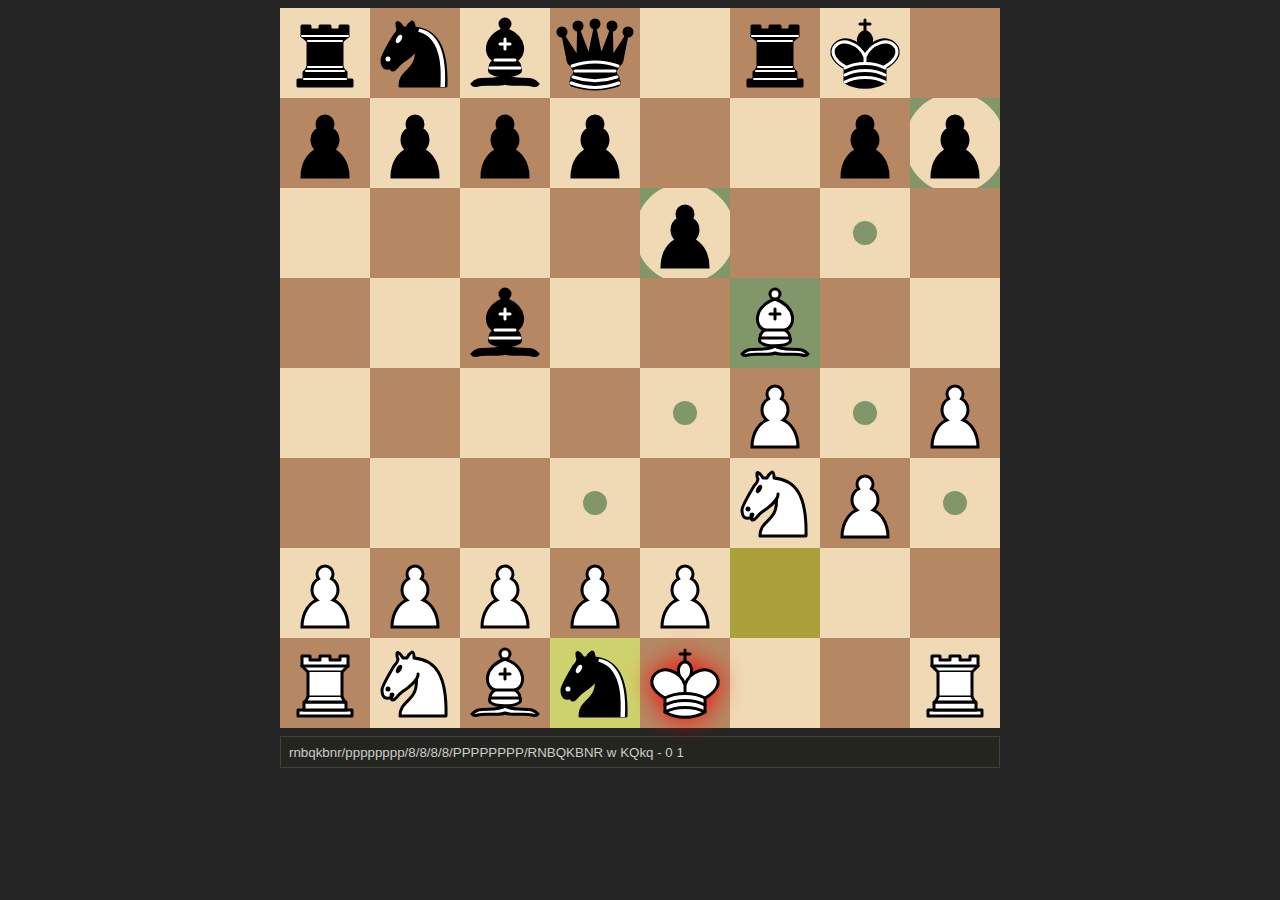
==== index.html @ b5e10994 "Div apocalypse, complete rewrite" ====
<!DOCTYPE html>
<html>
<head>
	<title>Chess</title>
    <meta charset="UTF-8">
	<link rel="stylesheet" href="board.css">
	<link rel="stylesheet" href="helper.css">
	<link rel="stylesheet" href="main.css">
</head>
<body>
	<div class="container">
		<div class="board">
			<div class="selected file-f rank-5"></div>
			<div class="last-move file-d rank-1"></div>
			<div class="last-move file-f rank-2"></div>
			<div class="piece br file-a rank-8"></div>
			<div class="piece bn file-b rank-8"></div>
			<div class="piece bb file-c rank-8"></div>
			<div class="piece bq file-d rank-8"></div>
			<div class="piece br file-f rank-8"></div>
			<div class="piece bk file-g rank-8"></div>
			<div class="piece bp file-a rank-7"></div>
			<div class="piece bp file-b rank-7"></div>
			<div class="piece bp file-c rank-7"></div>
			<div class="piece bp file-d rank-7"></div>
			<div class="piece bp file-g rank-7"></div>
			<div class="piece bp file-h rank-7"></div>
			<div class="piece bp file-e rank-6"></div>
			<div class="piece bb file-c rank-5"></div>
			<div class="piece wb file-f rank-5"></div>
			<div class="piece wp file-f rank-4"></div>
			<div class="piece wp file-h rank-4"></div>
			<div class="piece wn file-f rank-3"></div>
			<div class="piece wp file-g rank-3"></div>
			<div class="piece wp file-a rank-2"></div>
			<div class="piece wp file-b rank-2"></div>
			<div class="piece wp file-c rank-2"></div>
			<div class="piece wp file-d rank-2"></div>
			<div class="piece wp file-e rank-2"></div>
			<div class="piece wr file-a rank-1"></div>
			<div class="piece wn file-b rank-1"></div>
			<div class="piece wb file-c rank-1"></div>
			<div class="piece bn file-d rank-1"></div>
			<div class="piece wk file-e rank-1 check"></div>
			<div class="piece wr file-h rank-1"></div>
			<div class="capture-dest file-h rank-7"></div>
			<div class="capture-dest file-e rank-6"></div>
			<div class="move-dest file-g rank-6"></div>
			<div class="move-dest file-e rank-4"></div>
			<div class="move-dest file-g rank-4"></div>
			<div class="move-dest file-d rank-3"></div>
			<div class="move-dest file-h rank-3"></div>
		</div>
		<input id="fen" type="text">
	</div>
	<script src="script.js"></script>
</body>
---- board.css ----
div.board {
    background-image: url("assets/board.svg");
    cursor: pointer;
    height: 100%;
    position: relative;
    width: 100%;
}
div.board>* {
	height: 12.5%;
    position: absolute;
    width: 12.5%;
}
div.capture-dest {
	background-image: url("assets/capture-dest.svg");
	background-size: cover;
}
div.check {
    /* background-image: radial-gradient(#e60000 25%, rgba(0, 0, 0, 0) 90%); */
    filter: drop-shadow(0 0 12.5px red);
}
div.last-move {
    background-color: rgba(155, 200, 0, 0.4);
}
div.move-dest {
	background-image: url("assets/move-dest.svg");
	background-size: cover;
}
div.piece {
    background-size: cover;
}
div.selected {
    background-color: rgba(20, 85, 30, 0.5);
}
---- helper.css ----
div.bp {
    background-image: url("pieces/bp.svg");
}
div.bn {
    background-image: url("pieces/bn.svg");
}
div.bb {
    background-image: url("pieces/bb.svg");
}
div.br {
    background-image: url("pieces/br.svg");
}
div.bq {
    background-image: url("pieces/bq.svg");
}
div.bk {
    background-image: url("pieces/bk.svg");
}
div.file-a {
    left: 0;
}
div.file-b {
    left: 12.5%;
}
div.file-c {
    left: 25%;
}
div.file-d {
    left: 37.5%;
}
div.file-e {
    left: 50%;
}
div.file-f {
    left: 62.5%;
}
div.file-g {
    left: 75%;
}
div.file-h {
    left: 87.5%;
}
div.rank-8 {
    top: 0;
}
div.rank-7 {
    top: 12.5%;
}
div.rank-6 {
    top: 25%;
}
div.rank-5 {
    top: 37.5%;
}
div.rank-4 {
    top: 50%;
}
div.rank-3 {
    top: 62.5%;
}
div.rank-2 {
    top: 75%;
}
div.rank-1 {
    top: 87.5%;
}
div.wp {
    background-image: url("pieces/wp.svg");
}
div.wn {
    background-image: url("pieces/wn.svg");
}
div.wb {
    background-image: url("pieces/wb.svg");
}
div.wr {
    background-image: url("pieces/wr.svg");
}
div.wq {
    background-image: url("pieces/wq.svg");
}
div.wk {
    background-image: url("pieces/wk.svg");
}
---- main.css ----
body {
    background-color: #252525;
    font-family: "Noto Sans", sans-serif;
    margin: 8px;
}
div.container {
    background-color: purple;
    height: 80vmin;
    margin: 0 auto;
    width: 80vmin;
}
input[type=text] {
    background-color: #252520;
    border: 1px solid #404040;
    box-sizing: border-box;
    color: #ccc;
    height: 32px;
    margin-top: 8px;
    padding: 1px 8px;
    width: 100%;
}
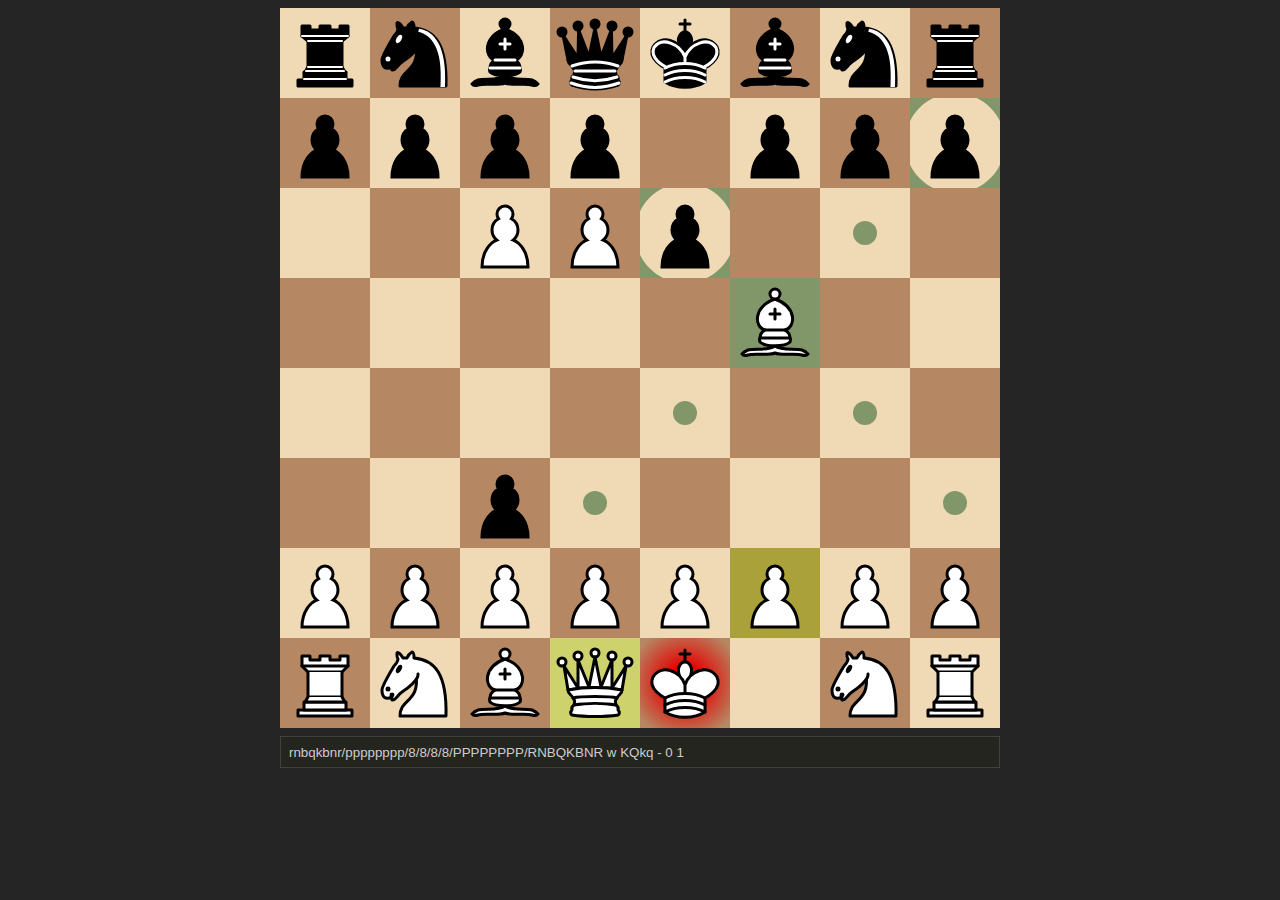
==== commit ac5617f9: "Draw board" ====
--- a/index.html
+++ b/index.html
@@ -9,48 +9,7 @@
 </head>
 <body>
 	<div class="container">
-		<div class="board">
-			<div class="selected file-f rank-5"></div>
-			<div class="last-move file-d rank-1"></div>
-			<div class="last-move file-f rank-2"></div>
-			<div class="piece br file-a rank-8"></div>
-			<div class="piece bn file-b rank-8"></div>
-			<div class="piece bb file-c rank-8"></div>
-			<div class="piece bq file-d rank-8"></div>
-			<div class="piece br file-f rank-8"></div>
-			<div class="piece bk file-g rank-8"></div>
-			<div class="piece bp file-a rank-7"></div>
-			<div class="piece bp file-b rank-7"></div>
-			<div class="piece bp file-c rank-7"></div>
-			<div class="piece bp file-d rank-7"></div>
-			<div class="piece bp file-g rank-7"></div>
-			<div class="piece bp file-h rank-7"></div>
-			<div class="piece bp file-e rank-6"></div>
-			<div class="piece bb file-c rank-5"></div>
-			<div class="piece wb file-f rank-5"></div>
-			<div class="piece wp file-f rank-4"></div>
-			<div class="piece wp file-h rank-4"></div>
-			<div class="piece wn file-f rank-3"></div>
-			<div class="piece wp file-g rank-3"></div>
-			<div class="piece wp file-a rank-2"></div>
-			<div class="piece wp file-b rank-2"></div>
-			<div class="piece wp file-c rank-2"></div>
-			<div class="piece wp file-d rank-2"></div>
-			<div class="piece wp file-e rank-2"></div>
-			<div class="piece wr file-a rank-1"></div>
-			<div class="piece wn file-b rank-1"></div>
-			<div class="piece wb file-c rank-1"></div>
-			<div class="piece bn file-d rank-1"></div>
-			<div class="piece wk file-e rank-1 check"></div>
-			<div class="piece wr file-h rank-1"></div>
-			<div class="capture-dest file-h rank-7"></div>
-			<div class="capture-dest file-e rank-6"></div>
-			<div class="move-dest file-g rank-6"></div>
-			<div class="move-dest file-e rank-4"></div>
-			<div class="move-dest file-g rank-4"></div>
-			<div class="move-dest file-d rank-3"></div>
-			<div class="move-dest file-h rank-3"></div>
-		</div>
+		<div id="board"></div>
 		<input id="fen" type="text">
 	</div>
 	<script src="script.js"></script>
--- a/board.css
+++ b/board.css
@@ -1,28 +1,28 @@
-div.board {
+#board {
     background-image: url("assets/board.svg");
     cursor: pointer;
     height: 100%;
     position: relative;
     width: 100%;
 }
-div.board>* {
+#board>* {
 	height: 12.5%;
     position: absolute;
     width: 12.5%;
 }
-div.capture-dest {
-	background-image: url("assets/capture-dest.svg");
+div.capture {
+	background-image: url("assets/capture.svg");
 	background-size: cover;
 }
 div.check {
-    /* background-image: radial-gradient(#e60000 25%, rgba(0, 0, 0, 0) 90%); */
-    filter: drop-shadow(0 0 12.5px red);
+    background-image: radial-gradient(#e60000 25%, rgba(0, 0, 0, 0) 90%);
+    /* filter: drop-shadow(0 0 12.5px red); */
 }
 div.last-move {
     background-color: rgba(155, 200, 0, 0.4);
 }
-div.move-dest {
-	background-image: url("assets/move-dest.svg");
+div.move {
+	background-image: url("assets/move.svg");
 	background-size: cover;
 }
 div.piece {
--- a/helper.css
+++ b/helper.css
@@ -16,54 +16,6 @@
 div.bk {
     background-image: url("pieces/bk.svg");
 }
-div.file-a {
-    left: 0;
-}
-div.file-b {
-    left: 12.5%;
-}
-div.file-c {
-    left: 25%;
-}
-div.file-d {
-    left: 37.5%;
-}
-div.file-e {
-    left: 50%;
-}
-div.file-f {
-    left: 62.5%;
-}
-div.file-g {
-    left: 75%;
-}
-div.file-h {
-    left: 87.5%;
-}
-div.rank-8 {
-    top: 0;
-}
-div.rank-7 {
-    top: 12.5%;
-}
-div.rank-6 {
-    top: 25%;
-}
-div.rank-5 {
-    top: 37.5%;
-}
-div.rank-4 {
-    top: 50%;
-}
-div.rank-3 {
-    top: 62.5%;
-}
-div.rank-2 {
-    top: 75%;
-}
-div.rank-1 {
-    top: 87.5%;
-}
 div.wp {
     background-image: url("pieces/wp.svg");
 }
@@ -81,4 +33,52 @@
 }
 div.wk {
     background-image: url("pieces/wk.svg");
+}
+div.x0 {
+    left: 0;
+}
+div.x1 {
+    left: 12.5%;
+}
+div.x2 {
+    left: 25%;
+}
+div.x3 {
+    left: 37.5%;
+}
+div.x4 {
+    left: 50%;
+}
+div.x5 {
+    left: 62.5%;
+}
+div.x6 {
+    left: 75%;
+}
+div.x7 {
+    left: 87.5%;
+}
+div.y0 {
+    top: 0;
+}
+div.y1 {
+    top: 12.5%;
+}
+div.y2 {
+    top: 25%;
+}
+div.y3 {
+    top: 37.5%;
+}
+div.y4 {
+    top: 50%;
+}
+div.y5 {
+    top: 62.5%;
+}
+div.y6 {
+    top: 75%;
+}
+div.y7 {
+    top: 87.5%;
 }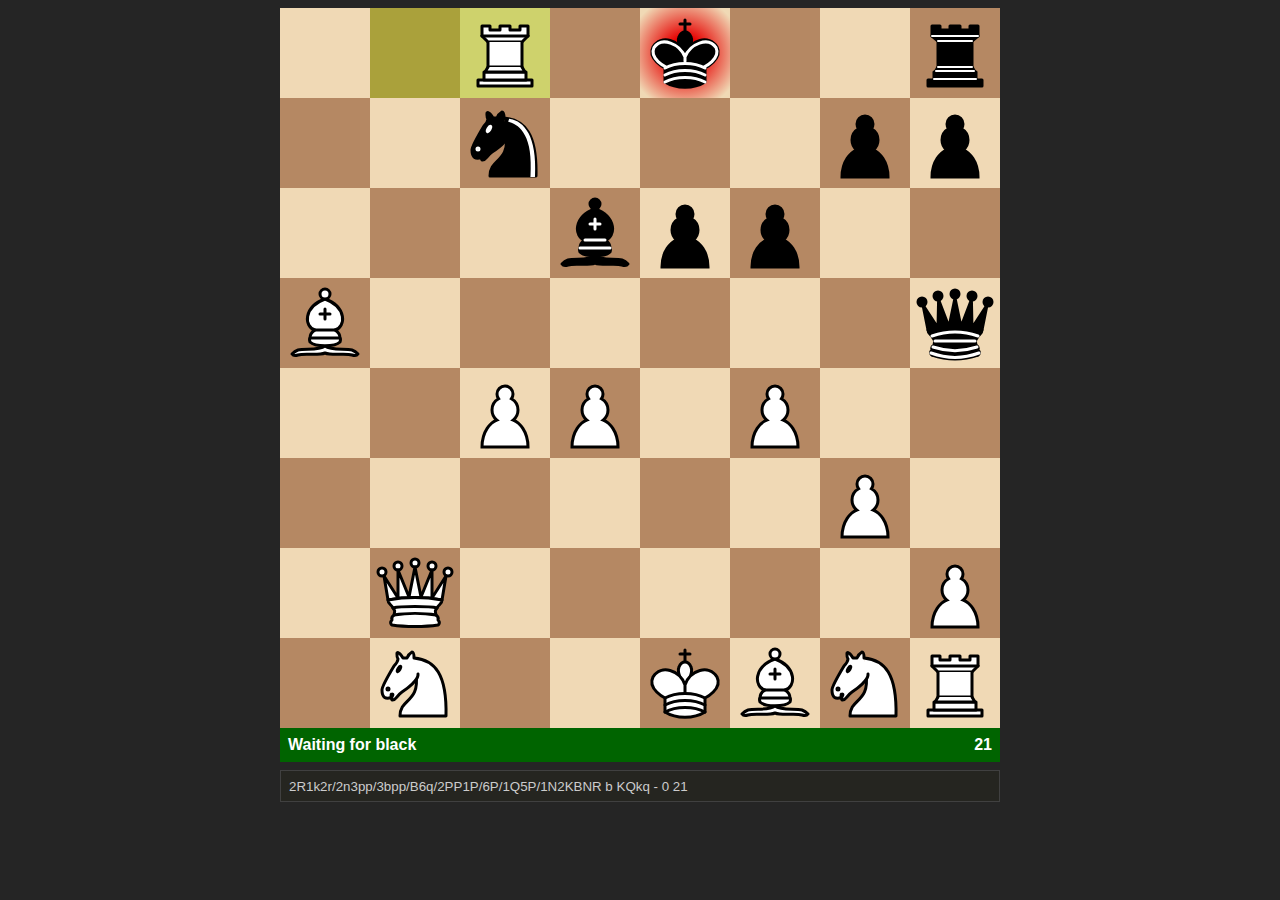
==== commit 9b9f7185: "Added colour and move indicators" ====
--- a/index.html
+++ b/index.html
@@ -10,6 +10,10 @@
 <body>
 	<div class="container">
 		<div id="board"></div>
+		<div class="banner">
+			<strong id="active-colour"></strong>
+			<strong id="move-count"></strong>
+		</div>
 		<input id="fen" type="text">
 	</div>
 	<script src="script.js"></script>
--- a/main.css
+++ b/main.css
@@ -1,7 +1,15 @@
+#move-count {
+    float: right;
+}
 body {
     background-color: #252525;
     font-family: "Noto Sans", sans-serif;
     margin: 8px;
+}
+div.banner {
+    background-color: darkgreen;
+    color: #fff;
+    padding: 8px;
 }
 div.container {
     background-color: purple;
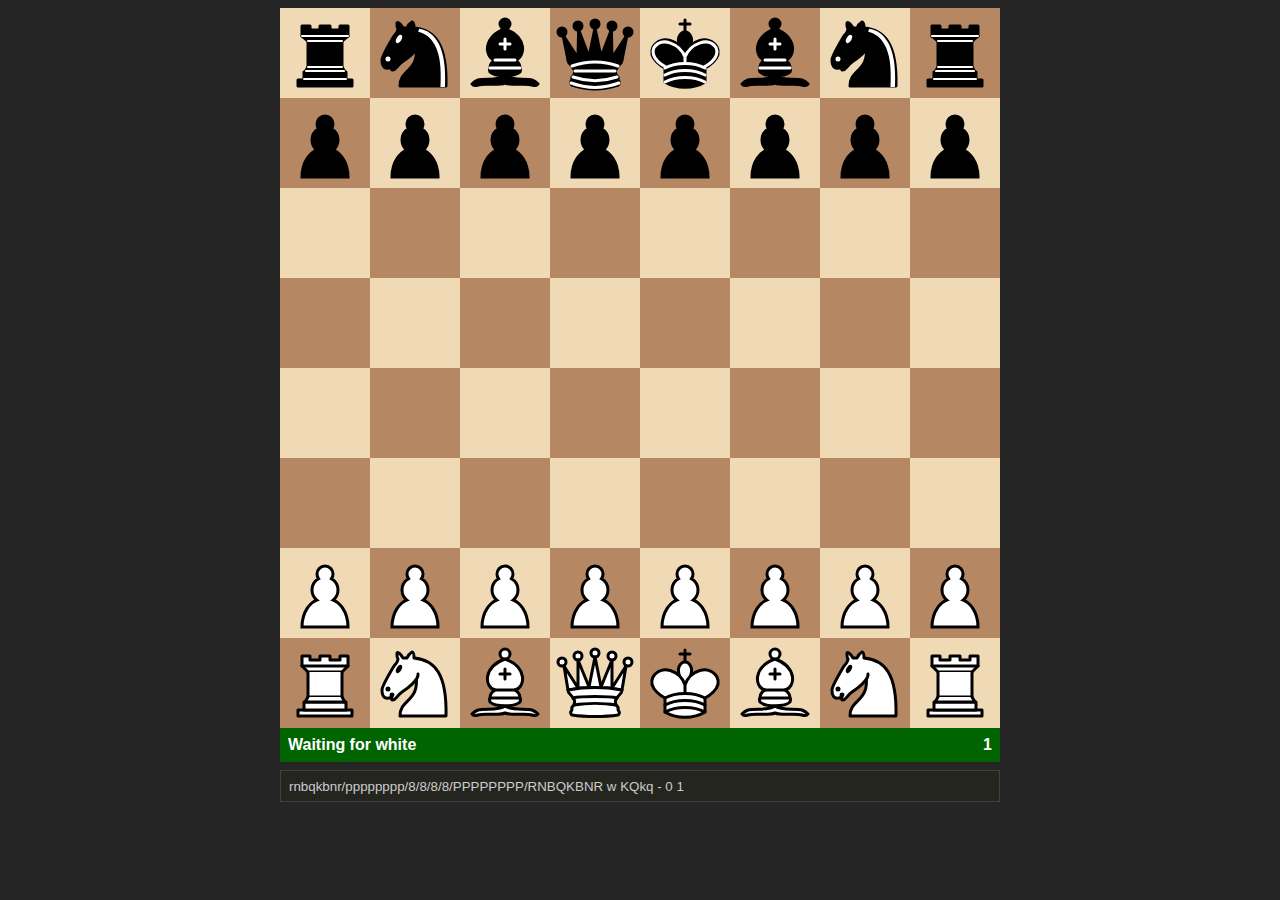
==== commit e4c423f5: "Major restructure, chess.js implementation" ====
--- a/index.html
+++ b/index.html
@@ -8,13 +8,17 @@
 	<link rel="stylesheet" href="main.css">
 </head>
 <body>
-	<div class="container">
-		<div id="board"></div>
-		<div class="banner">
+	<div id="container">
+		<div id="board">
+			<div id="pieces"></div>
+			<div id="moves"></div>
+		</div>
+		<div id="banner">
 			<strong id="active-colour"></strong>
 			<strong id="move-count"></strong>
 		</div>
 		<input id="fen" type="text">
 	</div>
-	<script src="script.js"></script>
+	<script src="chess.js"></script>
+	<script src="test.js"></script>
 </body>--- a/board.css
+++ b/board.css
@@ -1,33 +1,43 @@
 #board {
     background-image: url("assets/board.svg");
-    cursor: pointer;
     height: 100%;
+    pointer-events: none;
     position: relative;
     width: 100%;
 }
-#board>* {
-	height: 12.5%;
+#board>*>* {
+    background-size: cover;
+    height: 12.5%;
     position: absolute;
     width: 12.5%;
 }
-div.capture {
+#moves {
+    height: 100%;
+    position: absolute;
+    width: 100%;
+}
+#moves>*, .clickable {
+    cursor: pointer;
+    pointer-events: auto;
+}
+#pieces {
+    height: 100%;
+    position: absolute;
+    width: 100%;
+}
+.capture {
 	background-image: url("assets/capture.svg");
-	background-size: cover;
 }
-div.check {
+.check {
     background-image: radial-gradient(#e60000 25%, rgba(0, 0, 0, 0) 90%);
     /* filter: drop-shadow(0 0 12.5px red); */
 }
-div.last-move {
+.last-move {
     background-color: rgba(155, 200, 0, 0.4);
 }
-div.move {
+.move {
 	background-image: url("assets/move.svg");
-	background-size: cover;
 }
-div.piece {
-    background-size: cover;
-}
-div.selected {
+.selected {
     background-color: rgba(20, 85, 30, 0.5);
 }--- a/helper.css
+++ b/helper.css
@@ -1,84 +1,79 @@
-div.bp {
-    background-image: url("pieces/bp.svg");
-}
-div.bn {
-    background-image: url("pieces/bn.svg");
-}
-div.bb {
-    background-image: url("pieces/bb.svg");
-}
-div.br {
-    background-image: url("pieces/br.svg");
-}
-div.bq {
-    background-image: url("pieces/bq.svg");
-}
-div.bk {
-    background-image: url("pieces/bk.svg");
-}
-div.wp {
-    background-image: url("pieces/wp.svg");
-}
-div.wn {
-    background-image: url("pieces/wn.svg");
-}
-div.wb {
-    background-image: url("pieces/wb.svg");
-}
-div.wr {
-    background-image: url("pieces/wr.svg");
-}
-div.wq {
-    background-image: url("pieces/wq.svg");
-}
-div.wk {
-    background-image: url("pieces/wk.svg");
-}
-div.x0 {
-    left: 0;
-}
-div.x1 {
-    left: 12.5%;
-}
-div.x2 {
-    left: 25%;
-}
-div.x3 {
-    left: 37.5%;
-}
-div.x4 {
-    left: 50%;
-}
-div.x5 {
-    left: 62.5%;
-}
-div.x6 {
-    left: 75%;
-}
-div.x7 {
-    left: 87.5%;
-}
-div.y0 {
-    top: 0;
-}
-div.y1 {
-    top: 12.5%;
-}
-div.y2 {
-    top: 25%;
-}
-div.y3 {
-    top: 37.5%;
-}
-div.y4 {
-    top: 50%;
-}
-div.y5 {
-    top: 62.5%;
-}
-div.y6 {
-    top: 75%;
-}
-div.y7 {
-    top: 87.5%;
-}+/* Pieces */
+.bp {background-image: url("pieces/bp.svg");}
+.bn {background-image: url("pieces/bn.svg");}
+.bb {background-image: url("pieces/bb.svg");}
+.br {background-image: url("pieces/br.svg");}
+.bq {background-image: url("pieces/bq.svg");}
+.bk {background-image: url("pieces/bk.svg");}
+.wp {background-image: url("pieces/wp.svg");}
+.wn {background-image: url("pieces/wn.svg");}
+.wb {background-image: url("pieces/wb.svg");}
+.wr {background-image: url("pieces/wr.svg");}
+.wq {background-image: url("pieces/wq.svg");}
+.wk {background-image: url("pieces/wk.svg");}
+
+/* Squares */
+.a8 {left: 0; top: 0;}
+.b8 {left: 12.5%; top: 0;}
+.c8 {left: 25%; top: 0;}
+.d8 {left: 37.5%; top: 0;}
+.e8 {left: 50%; top: 0;}
+.f8 {left: 62.5%; top: 0;}
+.g8 {left: 75%; top: 0;}
+.h8 {left: 87.5%; top: 0;}
+.a7 {left: 0; top: 12.5%;}
+.b7 {left: 12.5%; top: 12.5%;}
+.c7 {left: 25%; top: 12.5%;}
+.d7 {left: 37.5%; top: 12.5%;}
+.e7 {left: 50%; top: 12.5%;}
+.f7 {left: 62.5%; top: 12.5%;}
+.g7 {left: 75%; top: 12.5%;}
+.h7 {left: 87.5%; top: 12.5%;}
+.a6 {left: 0; top: 25%;}
+.b6 {left: 12.5%; top: 25%;}
+.c6 {left: 25%; top: 25%;}
+.d6 {left: 37.5%; top: 25%;}
+.e6 {left: 50%; top: 25%;}
+.f6 {left: 62.5%; top: 25%;}
+.g6 {left: 75%; top: 25%;}
+.h6 {left: 87.5%; top: 25%;}
+.a5 {left: 0; top: 37.5%;}
+.b5 {left: 12.5%; top: 37.5%;}
+.c5 {left: 25%; top: 37.5%;}
+.d5 {left: 37.5%; top: 37.5%;}
+.e5 {left: 50%; top: 37.5%;}
+.f5 {left: 62.5%; top: 37.5%;}
+.g5 {left: 75%; top: 37.5%;}
+.h5 {left: 87.5%; top: 37.5%;}
+.a4 {left: 0; top: 50%;}
+.b4 {left: 12.5%; top: 50%;}
+.c4 {left: 25%; top: 50%;}
+.d4 {left: 37.5%; top: 50%;}
+.e4 {left: 50%; top: 50%;}
+.f4 {left: 62.5%; top: 50%;}
+.g4 {left: 75%; top: 50%;}
+.h4 {left: 87.5%; top: 50%;}
+.a3 {left: 0; top: 62.5%;}
+.b3 {left: 12.5%; top: 62.5%;}
+.c3 {left: 25%; top: 62.5%;}
+.d3 {left: 37.5%; top: 62.5%;}
+.e3 {left: 50%; top: 62.5%;}
+.f3 {left: 62.5%; top: 62.5%;}
+.g3 {left: 75%; top: 62.5%;}
+.h3 {left: 87.5%; top: 62.5%;}
+.a2 {left: 0; top: 75%;}
+.b2 {left: 12.5%; top: 75%;}
+.c2 {left: 25%; top: 75%;}
+.d2 {left: 37.5%; top: 75%;}
+.e2 {left: 50%; top: 75%;}
+.f2 {left: 62.5%; top: 75%;}
+.g2 {left: 75%; top: 75%;}
+.h2 {left: 87.5%; top: 75%;}
+.a1 {left: 0; top: 87.5%;}
+.b1 {left: 12.5%; top: 87.5%;}
+.c1 {left: 25%; top: 87.5%;}
+.d1 {left: 37.5%; top: 87.5%;}
+.e1 {left: 50%; top: 87.5%;}
+.f1 {left: 62.5%; top: 87.5%;}
+.g1 {left: 75%; top: 87.5%;}
+.h1 {left: 87.5%; top: 87.5%;}--- a/main.css
+++ b/main.css
@@ -1,3 +1,13 @@
+#banner {
+    background-color: darkgreen;
+    color: #fff;
+    padding: 8px;
+}
+#container {
+    height: 80vmin;
+    margin: 0 auto;
+    width: 80vmin;
+}
 #move-count {
     float: right;
 }
@@ -5,17 +15,6 @@
     background-color: #252525;
     font-family: "Noto Sans", sans-serif;
     margin: 8px;
-}
-div.banner {
-    background-color: darkgreen;
-    color: #fff;
-    padding: 8px;
-}
-div.container {
-    background-color: purple;
-    height: 80vmin;
-    margin: 0 auto;
-    width: 80vmin;
 }
 input[type=text] {
     background-color: #252520;
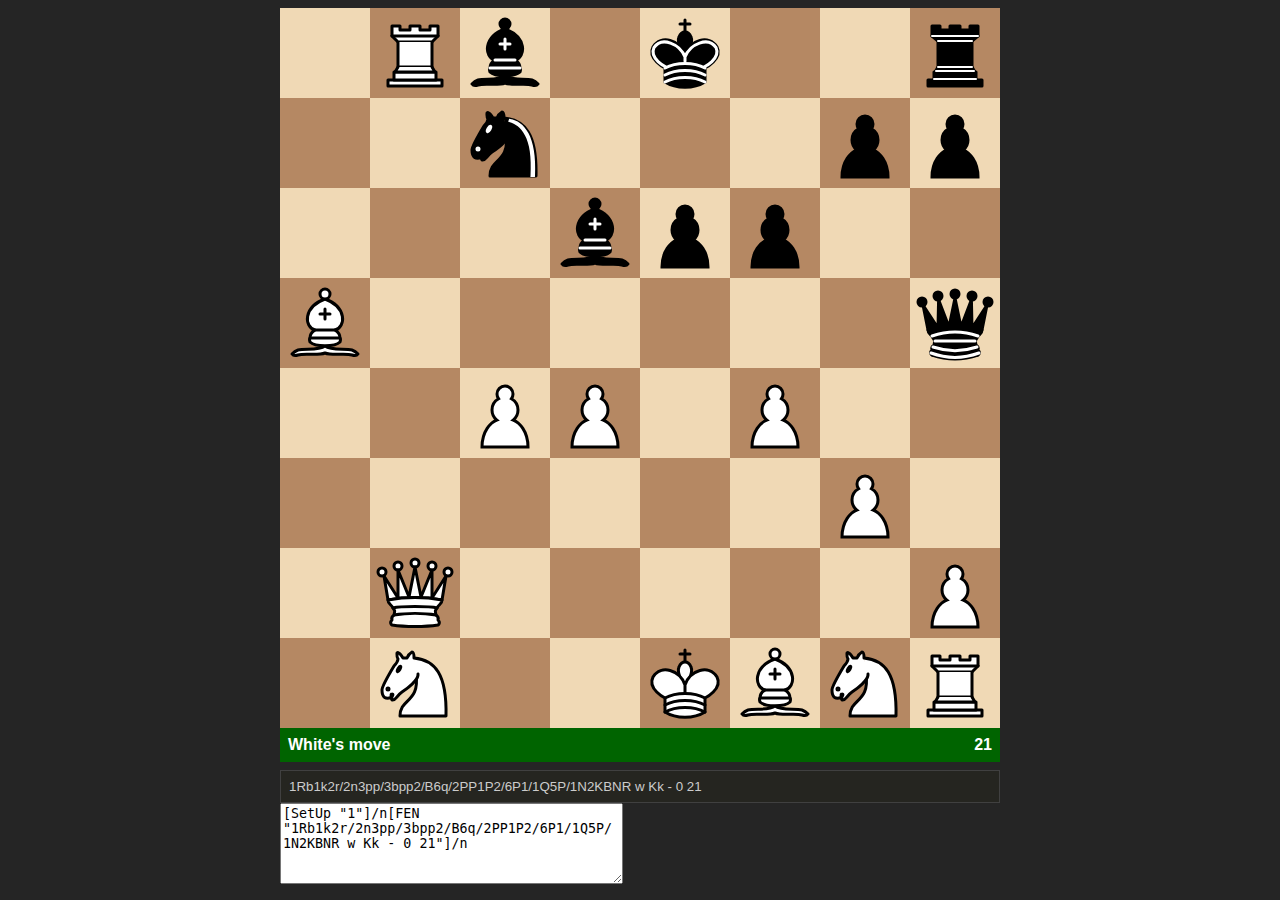
==== commit 834f3ef2: "Piece movement, FEN functionality" ====
--- a/index.html
+++ b/index.html
@@ -17,7 +17,8 @@
 			<strong id="active-colour"></strong>
 			<strong id="move-count"></strong>
 		</div>
-		<input id="fen" type="text">
+		<input id="fen" type="text" oninput="tryFen(this.value);">
+		<textarea id="pgn" cols="40" rows="5"></textarea>
 	</div>
 	<script src="chess.js"></script>
 	<script src="test.js"></script>
--- a/board.css
+++ b/board.css
@@ -16,7 +16,7 @@
     position: absolute;
     width: 100%;
 }
-#moves>*, .clickable {
+#moves>*, .active {
     cursor: pointer;
     pointer-events: auto;
 }
@@ -25,8 +25,8 @@
     position: absolute;
     width: 100%;
 }
-.capture {
-	background-image: url("assets/capture.svg");
+#selected {
+    background-color: rgba(20, 85, 30, 0.5);
 }
 .check {
     background-image: radial-gradient(#e60000 25%, rgba(0, 0, 0, 0) 90%);
@@ -35,9 +35,11 @@
 .last-move {
     background-color: rgba(155, 200, 0, 0.4);
 }
-.move {
+
+/* Moves */
+.n, .b, .p, .k, .q {
 	background-image: url("assets/move.svg");
 }
-.selected {
-    background-color: rgba(20, 85, 30, 0.5);
+.e, .c, .pc {
+	background-image: url("assets/capture.svg");
 }--- a/main.css
+++ b/main.css
@@ -21,8 +21,7 @@
     border: 1px solid #404040;
     box-sizing: border-box;
     color: #ccc;
-    height: 32px;
     margin-top: 8px;
-    padding: 1px 8px;
+    padding: 8px;
     width: 100%;
 }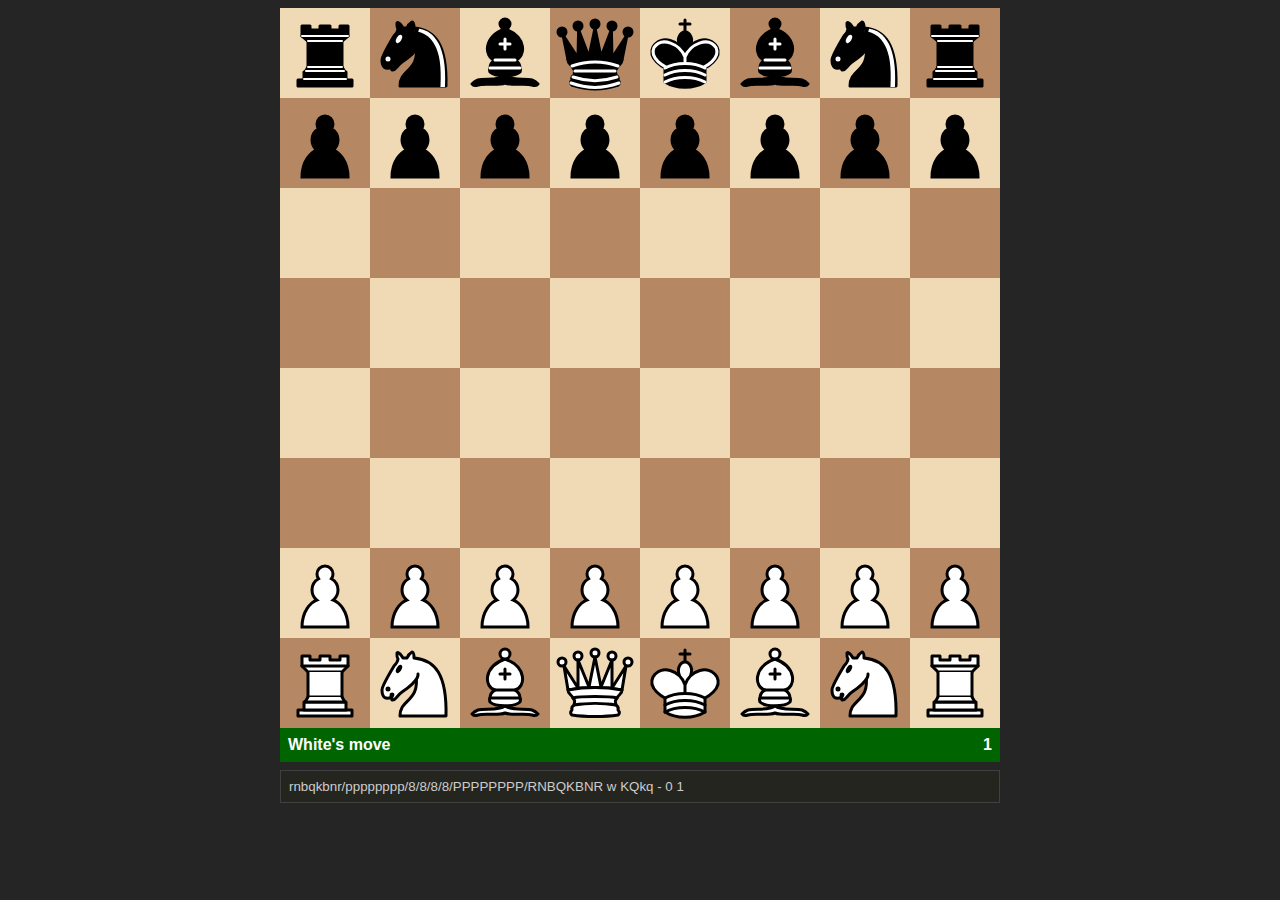
==== commit 50cb3e3f: "Check and last square, modified chess.js" ====
--- a/index.html
+++ b/index.html
@@ -10,6 +10,7 @@
 <body>
 	<div id="container">
 		<div id="board">
+			<div id="special"></div>
 			<div id="pieces"></div>
 			<div id="moves"></div>
 		</div>
@@ -18,8 +19,7 @@
 			<strong id="move-count"></strong>
 		</div>
 		<input id="fen" type="text" oninput="tryFen(this.value);">
-		<textarea id="pgn" cols="40" rows="5"></textarea>
 	</div>
 	<script src="chess.js"></script>
-	<script src="test.js"></script>
+	<script src="script.js"></script>
 </body>--- a/board.css
+++ b/board.css
@@ -11,7 +11,7 @@
     position: absolute;
     width: 12.5%;
 }
-#moves {
+#moves, #pieces, #special {
     height: 100%;
     position: absolute;
     width: 100%;
@@ -20,19 +20,15 @@
     cursor: pointer;
     pointer-events: auto;
 }
-#pieces {
-    height: 100%;
-    position: absolute;
-    width: 100%;
-}
+
+/* Special */
 #selected {
     background-color: rgba(20, 85, 30, 0.5);
 }
 .check {
     background-image: radial-gradient(#e60000 25%, rgba(0, 0, 0, 0) 90%);
-    /* filter: drop-shadow(0 0 12.5px red); */
 }
-.last-move {
+.last {
     background-color: rgba(155, 200, 0, 0.4);
 }
 
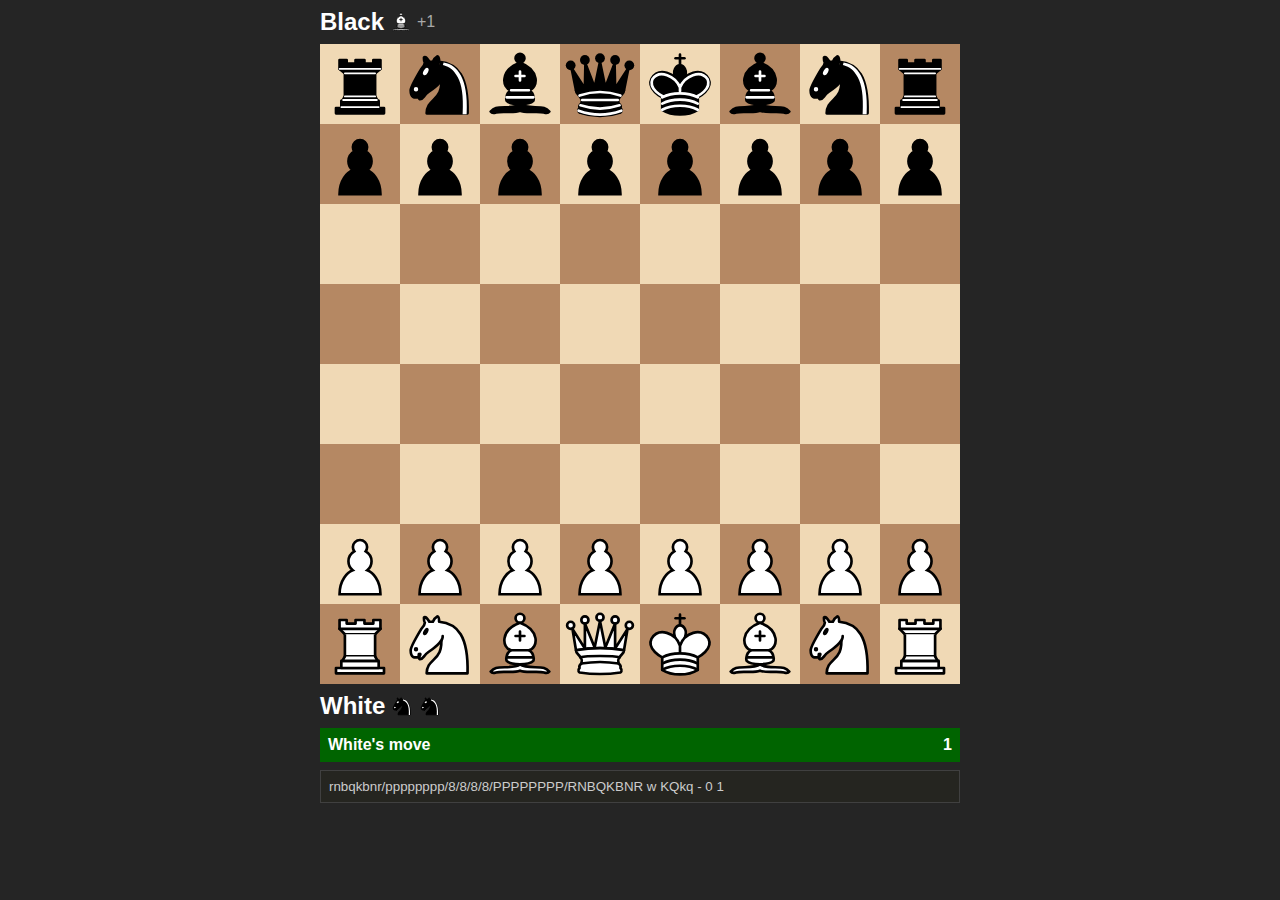
==== commit de2142f9: "Started on player banners" ====
--- a/index.html
+++ b/index.html
@@ -9,10 +9,20 @@
 </head>
 <body>
 	<div id="container">
+		<div class="player">
+			<h2>Black</h2>
+			<img src="pieces/wb.svg">
+			<p>+1</p>
+		</div>
 		<div id="board">
 			<div id="special"></div>
 			<div id="pieces"></div>
 			<div id="moves"></div>
+		</div>
+		<div class="player">
+			<h2>White</h2>
+			<img src="pieces/bn.svg">
+			<img src="pieces/bn.svg">
 		</div>
 		<div id="banner">
 			<strong id="active-colour"></strong>
--- a/board.css
+++ b/board.css
@@ -1,9 +1,9 @@
 #board {
     background-image: url("assets/board.svg");
-    height: 100%;
+	margin: 8px 0;
+	padding-bottom: 100%;
     pointer-events: none;
     position: relative;
-    width: 100%;
 }
 #board>*>* {
     background-size: cover;
--- a/main.css
+++ b/main.css
@@ -1,12 +1,23 @@
+.player>* {
+	display: inline;
+	vertical-align: middle;
+}
+.player>h2 {
+	color: white;
+}
+.player>img {
+	height: 24px;
+}
+.player>p {
+	color: darkgrey;
+}
 #banner {
     background-color: darkgreen;
-    color: #fff;
+	margin-top: 8px;
     padding: 8px;
 }
 #container {
-    height: 80vmin;
-    margin: 0 auto;
-    width: 80vmin;
+    margin: 8px 25%;
 }
 #move-count {
     float: right;
@@ -14,9 +25,9 @@
 body {
     background-color: #252525;
     font-family: "Noto Sans", sans-serif;
-    margin: 8px;
+    margin: 0;
 }
-input[type=text] {
+#fen {
     background-color: #252520;
     border: 1px solid #404040;
     box-sizing: border-box;
@@ -24,4 +35,7 @@
     margin-top: 8px;
     padding: 8px;
     width: 100%;
+}
+strong {
+	color: #fff;
 }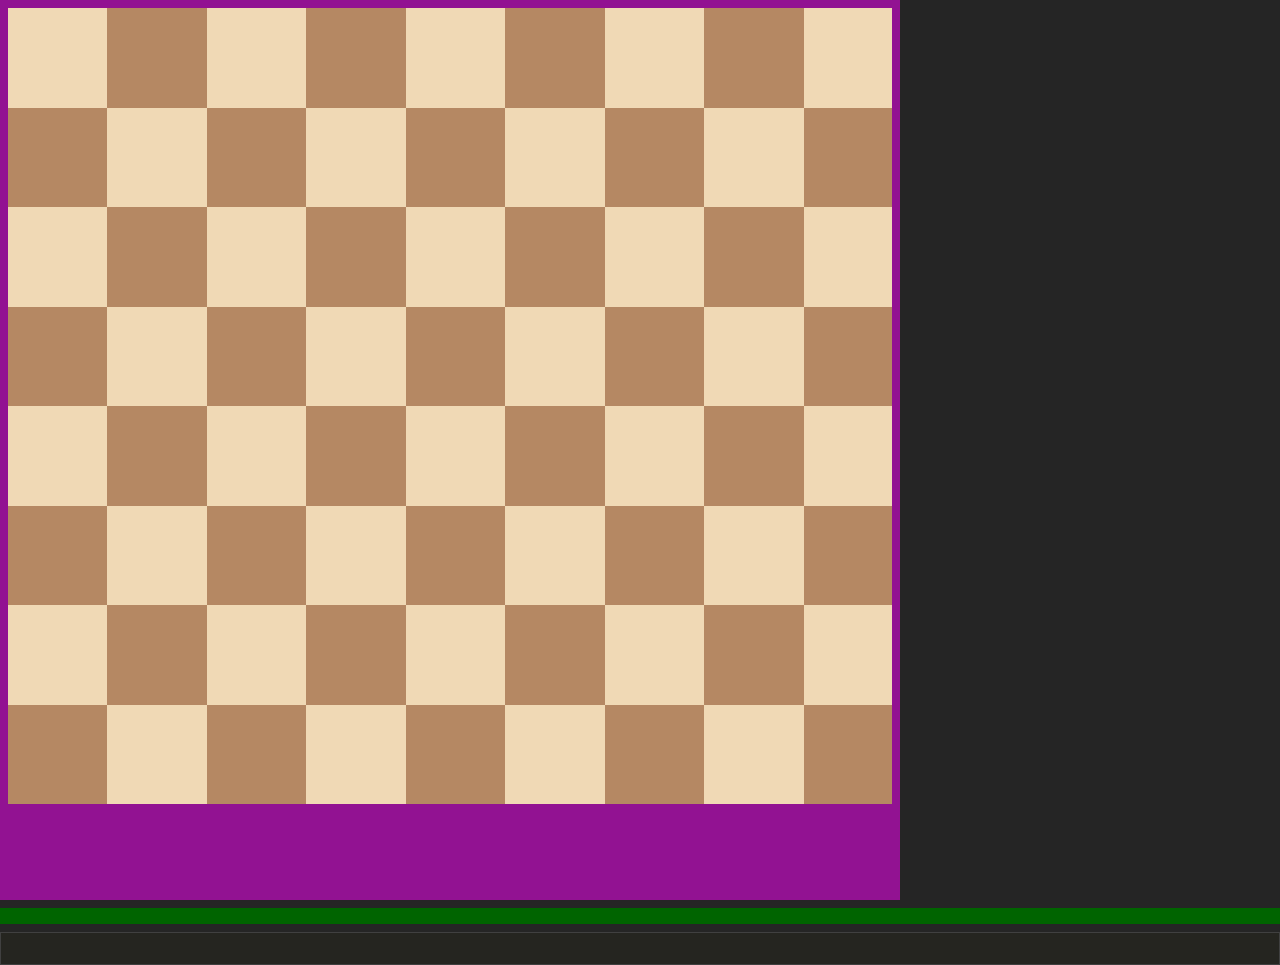
==== commit b205e939: "Scaling implementation" ====
--- a/index.html
+++ b/index.html
@@ -10,9 +10,9 @@
 <body>
 	<div id="container">
 		<div class="player">
-			<h2>Black</h2>
+			<!-- <h2>Black</h2>
 			<img src="pieces/wb.svg">
-			<p>+1</p>
+			<p>+1</p> -->
 		</div>
 		<div id="board">
 			<div id="special"></div>
@@ -20,16 +20,17 @@
 			<div id="moves"></div>
 		</div>
 		<div class="player">
-			<h2>White</h2>
+			<!-- <h2>White</h2>
 			<img src="pieces/bn.svg">
-			<img src="pieces/bn.svg">
+			<img src="pieces/bn.svg"> -->
 		</div>
-		<div id="banner">
-			<strong id="active-colour"></strong>
-			<strong id="move-count"></strong>
-		</div>
-		<input id="fen" type="text" oninput="tryFen(this.value);">
 	</div>
+	<div id="banner">
+		<strong id="active-colour"></strong>
+		<strong id="move-count"></strong>
+	</div>
+	<input id="fen" type="text" oninput="tryFen(this.value);">
 	<script src="chess.js"></script>
-	<script src="script.js"></script>
+	<!-- <script src="script.js"></script> -->
+	<script src="board.js"></script>
 </body>--- a/board.css
+++ b/board.css
@@ -1,10 +1,3 @@
-#board {
-    background-image: url("assets/board.svg");
-	margin: 8px 0;
-	padding-bottom: 100%;
-    pointer-events: none;
-    position: relative;
-}
 #board>*>* {
     background-size: cover;
     height: 12.5%;
--- a/main.css
+++ b/main.css
@@ -1,23 +1,39 @@
+#container {
+    background-color: rgba(255, 0, 255, 0.5);
+    box-sizing: border-box;
+    height: 100vmin;
+    padding: 8px;
+    width: 100vmin;
+}
+#player {
+    height: 5%;
+}
+#board {
+    background-image: url("assets/board.svg");
+    pointer-events: none;
+    position: relative;
+
+    height: 90%;
+}
 .player>* {
 	display: inline;
 	vertical-align: middle;
 }
 .player>h2 {
 	color: white;
+    font-size: 100%;
 }
 .player>img {
-	height: 24px;
+	height: 100%;
 }
 .player>p {
 	color: darkgrey;
+    font-size: 100%;
 }
 #banner {
     background-color: darkgreen;
 	margin-top: 8px;
     padding: 8px;
-}
-#container {
-    margin: 8px 25%;
 }
 #move-count {
     float: right;
